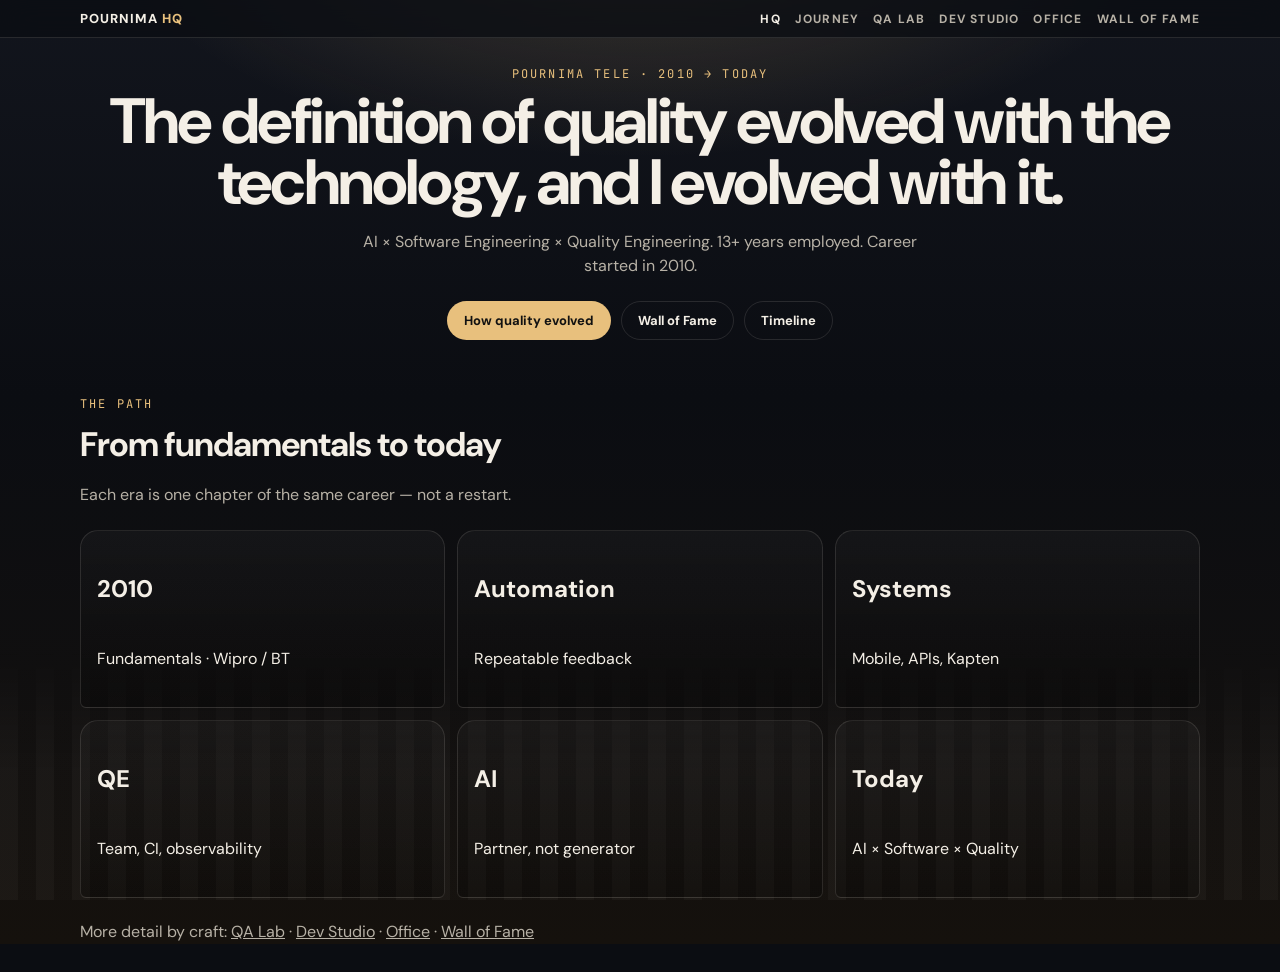
==== index.html @ 49f5e574 "Add a cursor spotlight like a desk lamp over the HQ pages. Desktop gets a trailing gold wash and a l" ====
<!DOCTYPE html>
<html lang="en">
<head>
  <meta charset="UTF-8" />
  <meta name="viewport" content="width=device-width, initial-scale=1" />
  <title>Pournima HQ | How quality evolved</title>
  <meta name="description" content="Pournima Tele — from 2010 fundamentals to AI × software × quality engineering. The definition of quality evolved with the technology, and I evolved with it." />
  <link rel="preconnect" href="https://fonts.googleapis.com" />
  <link href="https://fonts.googleapis.com/css2?family=DM+Sans:wght@400;500;700;800&family=JetBrains+Mono:wght@500;700&display=swap" rel="stylesheet" />
  <link rel="stylesheet" href="./styles.css" />
</head>
<body data-room="lobby" data-root="./">
  <div class="mouse-spot" aria-hidden="true"></div>
  <a class="skip" href="#main">Skip to content</a>
  <div class="floor">
    <header class="nav">
      <div class="wrap hud-inner">
        <a class="brand" href="./index.html">Pournima <span>HQ</span></a>
        <nav class="nav-links" aria-label="Site">
          <a class="active" href="./index.html">HQ</a>
          <a href="./journey.html">Journey</a>
          <a href="./qa-lab.html">QA Lab</a>
          <a href="./dev-studio.html">Dev Studio</a>
          <a href="./office.html">Office</a>
          <a href="./fame.html">Wall of Fame</a>
        </nav>
      </div>
    </header>
    <main id="main" class="wrap lobby-main" tabindex="-1">
      <div class="intro">
        <p class="kicker">Pournima Tele · 2010 → today</p>
        <h1>The definition of quality evolved with the technology, and I evolved with it.</h1>
        <p class="lede">AI × Software Engineering × Quality Engineering. 13+ years employed. Career started in 2010.</p>
        <div class="cta">
          <a class="btn btn-primary" href="./journey.html">How quality evolved</a>
          <a class="btn btn-ghost" href="./fame.html">Wall of Fame</a>
          <a class="btn btn-ghost" href="./work.html">Timeline</a>
        </div>
      </div>
      <p class="kicker" style="margin-top:36px">The path</p>
      <h2 class="section-title">From fundamentals to today</h2>
      <p class="section-sub">Each era is one chapter of the same career — not a restart.</p>
      <div class="era-doors">
        <a class="door me" href="./journey.html#foundations"><h2>2010</h2><p>Fundamentals · Wipro / BT</p></a>
        <a class="door" href="./journey.html#automation"><h2>Automation</h2><p>Repeatable feedback</p></a>
        <a class="door qa" href="./journey.html#systems"><h2>Systems</h2><p>Mobile, APIs, Kapten</p></a>
        <a class="door qa" href="./journey.html#qe"><h2>QE</h2><p>Team, CI, observability</p></a>
        <a class="door dev" href="./journey.html#ai"><h2>AI</h2><p>Partner, not generator</p></a>
        <a class="door me" href="./journey.html#today"><h2>Today</h2><p>AI × Software × Quality</p></a>
      </div>
      <p class="section-sub" style="margin: 8px 0 28px">More detail by craft: <a href="./qa-lab.html">QA Lab</a> · <a href="./dev-studio.html">Dev Studio</a> · <a href="./office.html">Office</a> · <a href="./fame.html">Wall of Fame</a></p>
    </main>
  </div>
  <script src="./js/hq.js?v=spot"></script>
</body>
</html>
---- styles.css ----
:root {
  --bg: #0b0d12;
  --ink: #f4efe6;
  --muted: #b7b1a6;
  --line: rgba(244, 239, 230, 0.12);
  --gold: #e8c07d;
  --lab: #7fd3c2;
  --dev: #9aa7ff;
  --me: #f0b27a;
  --fame: #e8c07d;
  --panel: rgba(18, 21, 29, 0.88);
  --max: 1120px;
}
* { box-sizing: border-box; }
html { scroll-behavior: smooth; }
@view-transition { navigation: auto; }
:focus-visible {
  outline: 2px solid var(--tone);
  outline-offset: 3px;
}
.skip {
  position: absolute;
  left: 12px;
  top: -48px;
  z-index: 60;
  background: var(--tone);
  color: #111;
  font-weight: 700;
  text-decoration: none;
  padding: 8px 12px;
  border-radius: 8px;
}
.skip:focus {
  top: 12px;
}
body {
  margin: 0;
  min-height: 100vh;
  color: var(--ink);
  font-family: "DM Sans", ui-sans-serif, system-ui, sans-serif;
  background: #0b0d12;
}
body[data-room="lobby"] { --tone: var(--gold); }
body[data-room="journey"] { --tone: var(--gold); }
body[data-room="lab"] { --tone: var(--lab); }
body[data-room="dev"] { --tone: var(--dev); }
body[data-room="office"] { --tone: var(--me); }
body[data-room="fame"] { --tone: var(--fame); }
.floor {
  min-height: 100vh;
  background:
    radial-gradient(900px 420px at 50% -10%, color-mix(in srgb, var(--tone) 22%, transparent), transparent 60%),
    linear-gradient(180deg, #12151d 0%, #0b0d12 42%, #15110d 100%);
}
.floor::before {
  content: "";
  position: fixed;
  inset: auto 0 0;
  height: 28vh;
  background: repeating-linear-gradient(
    90deg,
    rgba(244,239,230,0.04) 0 18px,
    rgba(244,239,230,0.01) 18px 36px
  );
  mask-image: linear-gradient(transparent, black 50%);
  pointer-events: none;
}
a { color: inherit; }
img { max-width: 100%; display: block; }
.wrap { width: min(var(--max), calc(100% - 36px)); margin: 0 auto; position: relative; z-index: 1; }
.nav {
  position: sticky;
  top: 0;
  z-index: 40;
  backdrop-filter: blur(14px);
  background: rgba(11, 13, 18, 0.78);
  border-bottom: 1px solid var(--line);
}
.nav-inner, .hud-inner {
  display: flex;
  align-items: center;
  justify-content: space-between;
  gap: 12px;
  padding: 10px 0;
  flex-wrap: wrap;
}
.hud-status {
  display: flex;
  flex-wrap: wrap;
  gap: 6px;
  margin: 0;
  font-family: "JetBrains Mono", ui-monospace, monospace;
  font-size: 10px;
  letter-spacing: 0.12em;
  text-transform: uppercase;
  color: var(--muted);
}
.hud-status span {
  border: 1px solid var(--line);
  padding: 3px 7px;
  border-radius: 999px;
}
.hud-status .on {
  color: #9ae6b4;
  border-color: rgba(154, 230, 180, 0.35);
}
.hud-toggle {
  background: transparent;
  color: var(--muted);
  border: 1px solid var(--line);
  border-radius: 999px;
  padding: 6px 10px;
  font: 700 11px/1 "DM Sans", ui-sans-serif, system-ui, sans-serif;
  letter-spacing: 0.08em;
  text-transform: uppercase;
  cursor: pointer;
}
.hud-toggle[aria-pressed="true"] {
  color: var(--ink);
  border-color: var(--tone);
}
.era-nav {
  display: flex;
  flex-wrap: wrap;
  gap: 8px 14px;
  margin: 18px 0 0;
  font-size: 12px;
  font-weight: 700;
  letter-spacing: 0.1em;
  text-transform: uppercase;
}
.era-nav a { color: var(--muted); text-decoration: none; }
.era-nav a:hover, .era-nav a:focus-visible { color: var(--ink); }
.panel p + p { margin-top: 10px; }
.brand {
  text-decoration: none;
  font-weight: 800;
  letter-spacing: 0.08em;
  text-transform: uppercase;
  font-size: 13px;
}
.brand span { color: var(--tone); }
.nav-links {
  display: flex;
  flex-wrap: wrap;
  gap: 14px;
  font-size: 12px;
  font-weight: 700;
  letter-spacing: 0.1em;
  text-transform: uppercase;
}
.nav-links a { text-decoration: none; color: var(--muted); }
.nav-links a:hover, .nav-links a.active { color: var(--ink); }
.btn {
  display: inline-flex;
  align-items: center;
  justify-content: center;
  border-radius: 999px;
  padding: 10px 16px;
  text-decoration: none;
  font-weight: 700;
  font-size: 13px;
  border: 1px solid transparent;
}
.btn-primary { background: var(--tone); color: #111; }
.btn-ghost { border-color: var(--line); }
.lobby-main { position: relative; z-index: 1; }
.intro { padding: 28px 0 12px; text-align: center; }
.lobby-note { text-align: center; margin: 8px 0 40px; }
.world-shell { min-height: 100vh; }
#world-stage {
  position: relative;
  height: calc(100vh - 58px);
  min-height: 540px;
  background: #0b0d12;
}
body.world-on {
  overflow: hidden;
}
body.world-on #world-stage {
  position: fixed;
  inset: 52px 0 0;
  height: auto;
  min-height: 0;
  z-index: 1;
}
body.world-on .intro {
  position: fixed;
  left: 0;
  right: 0;
  top: 52px;
  z-index: 6;
  padding: 10px 0 14px;
  pointer-events: none;
  background: linear-gradient(180deg, rgba(20, 24, 33, 0.78) 0%, rgba(20, 24, 33, 0.12) 100%);
}
body.world-on .intro h1 {
  font-size: clamp(20px, 2.8vw, 32px);
}
body.world-on .intro .lede {
  margin-top: 6px;
  font-size: 14px;
  max-width: 640px;
}
body.world-on .intro .cta,
body.world-on .intro .keys {
  pointer-events: auto;
}
body.world-walk .intro {
  display: none;
}
.era-doors {
  display: grid;
  grid-template-columns: repeat(3, 1fr);
  gap: 12px;
  margin: 22px 0;
}
.era-doors .door { min-height: 148px; }
.path-fallback { padding: 28px 0 64px; }
@media (max-width: 860px) {
  .era-doors { grid-template-columns: 1fr; }
}
#hq-canvas {
  display: block;
  width: 100%;
  height: 100%;
}
.world-labels {
  position: absolute;
  inset: 0;
  pointer-events: none;
  z-index: 4;
}
.world-labels button {
  pointer-events: auto;
  position: absolute;
  transform: translate(-50%, -120%);
  background: rgba(11, 13, 18, 0.82);
  color: var(--ink);
  border: 1px solid var(--line);
  border-radius: 999px;
  padding: 8px 12px;
  font: 700 12px/1 "DM Sans", ui-sans-serif, system-ui, sans-serif;
  letter-spacing: 0.08em;
  text-transform: uppercase;
  cursor: pointer;
}
body.world-on .floor {
  background: #0b0d12;
}
body.world-on .floor::before {
  display: none;
}
button.btn {
  font: 700 13px/1 "DM Sans", ui-sans-serif, system-ui, sans-serif;
  cursor: pointer;
  background: transparent;
  color: inherit;
}
.kicker {
  margin: 0 0 10px;
  font-family: "JetBrains Mono", ui-monospace, monospace;
  font-size: 12px;
  letter-spacing: 0.18em;
  text-transform: uppercase;
  color: var(--tone);
}
h1 { margin: 0; font-size: clamp(36px, 6vw, 64px); letter-spacing: -0.04em; line-height: 0.95; }
.lede { max-width: 560px; margin: 16px auto 0; color: var(--muted); line-height: 1.55; }
.building {
  margin: 40px auto 0;
  padding: 28px 22px 22px;
  border: 1px solid var(--line);
  border-radius: 28px 28px 8px 8px;
  background:
    linear-gradient(180deg, rgba(244,239,230,0.05), transparent 40%),
    var(--panel);
  box-shadow: 0 30px 80px rgba(0,0,0,.35);
  transition: transform .12s ease-out;
  perspective: 1400px;
}
.roof {
  font-size: 12px;
  letter-spacing: 0.28em;
  text-transform: uppercase;
  color: var(--gold);
  margin-bottom: 18px;
}
.doors {
  display: grid;
  grid-template-columns: repeat(3, 1fr);
  gap: 14px;
  transform: rotateX(6deg);
  transform-style: preserve-3d;
}
.door {
  min-height: 280px;
  border-radius: 18px 18px 6px 6px;
  border: 1px solid var(--line);
  text-decoration: none;
  padding: 22px 16px;
  display: flex;
  flex-direction: column;
  justify-content: flex-end;
  gap: 8px;
  background: linear-gradient(180deg, rgba(255,255,255,0.03), rgba(0,0,0,0.25));
  transition: transform .2s ease, box-shadow .2s ease, border-color .2s ease;
}
.door:hover, .door:focus-visible {
  transform: translateY(-6px);
  border-color: color-mix(in srgb, var(--door, var(--gold)) 55%, white);
  box-shadow: 0 16px 40px color-mix(in srgb, var(--door, var(--gold)) 18%, transparent);
}
.door.qa { --door: var(--lab); }
.door.dev { --door: var(--dev); }
.door.me { --door: var(--me); }
.door .icon {
  width: 12px;
  height: 12px;
  border-radius: 50%;
  background: color-mix(in srgb, var(--door, var(--gold)) 85%, white);
  box-shadow: 0 0 16px color-mix(in srgb, var(--door, var(--gold)) 40%, transparent);
  margin-bottom: auto;
}
.mouse-spot {
  position: fixed;
  inset: 0;
  pointer-events: none;
  z-index: 8;
  transition: background 0.3s ease, opacity 0.3s ease;
}
@media (max-width: 860px) {
  .mouse-spot,
  .door::after,
  .card::after,
  .frame::after {
    display: none;
  }
}
html[data-motion="reduce"] .mouse-spot,
html[data-motion="reduce"] .door::after,
html[data-motion="reduce"] .card::after,
html[data-motion="reduce"] .frame::after {
  display: none;
}
.door, .card, .frame {
  position: relative;
  overflow: hidden;
  isolation: isolate;
}
.door > *, .card > *, .frame > * { position: relative; z-index: 1; }
.door::after, .card::after, .frame::after {
  content: "";
  position: absolute;
  inset: 0;
  pointer-events: none;
  opacity: 0;
  z-index: 0;
  background: radial-gradient(
    220px circle at var(--lx, 50%) var(--ly, 50%),
    color-mix(in srgb, var(--door, var(--tone)) 32%, transparent),
    transparent 72%
  );
  transition: opacity 0.25s ease;
}
.door:hover::after, .card:hover::after, .frame:hover::after,
.door:focus-visible::after, .card:focus-visible::after, .frame:focus-visible::after {
  opacity: 1;
}
.fame-link {
  display: inline-block;
  margin-top: 22px;
  color: var(--gold);
  font-weight: 800;
  letter-spacing: 0.08em;
  text-transform: uppercase;
  text-decoration: none;
  font-size: 13px;
}
.room { padding: 36px 0 90px; }
.section-title { margin: 0 0 8px; font-size: 34px; letter-spacing: -0.03em; }
.section-sub { color: var(--muted); max-width: 680px; line-height: 1.55; }
.grid, .grid-2, .grid-3, .stations {
  display: grid;
  gap: 12px;
}
.grid-2 { grid-template-columns: 1fr 1fr; }
.grid-3 { grid-template-columns: repeat(3, 1fr); }
.stations { grid-template-columns: repeat(3, 1fr); margin-top: 22px; }
.card, .panel {
  background: var(--panel);
  border: 1px solid var(--line);
  border-radius: 16px;
  padding: 16px;
}
.card { text-decoration: none; display: block; min-height: 100%; }
.card:hover, .card:focus-visible { border-color: color-mix(in srgb, var(--tone) 50%, white); }
.card h3, .panel h3 { margin: 0 0 8px; font-size: 16px; }
.panel h2 { margin: 0 0 10px; font-size: 22px; letter-spacing: -0.03em; }
.panel h3 { margin-top: 16px; }
.card p, .panel p { margin: 0; color: var(--muted); font-size: 14px; line-height: 1.5; }
.system {
  font-family: "JetBrains Mono", ui-monospace, monospace;
  font-size: 12px;
  line-height: 1.7;
  padding: 18px;
  border-radius: 16px;
  border: 1px solid var(--line);
  background: #10141c;
  overflow-x: auto;
}
.system b { color: var(--tone); }
.terminal {
  font-family: "JetBrains Mono", ui-monospace, monospace;
  font-size: 13px;
  background: #0a0c12;
  border: 1px solid rgba(154, 167, 255, 0.3);
  border-radius: 16px;
  padding: 18px 18px 16px;
  text-align: left;
  box-shadow: 0 0 40px rgba(154,167,255,.12);
}
.terminal .bar { color: #6b7280; margin-bottom: 12px; }
.prompt { color: var(--dev); }
.ai { color: var(--lab); }
.ok { color: #86efac; }
.wall {
  display: grid;
  grid-template-columns: repeat(3, 1fr);
  gap: 16px;
  margin-top: 28px;
}
.frame {
  text-decoration: none;
  background: #16130f;
  border: 10px solid #2a241c;
  box-shadow: inset 0 0 0 1px #c4a574, 0 18px 40px rgba(0,0,0,.4);
  min-height: 220px;
  padding: 18px;
  display: flex;
  flex-direction: column;
  justify-content: flex-end;
  transition: transform .2s ease, box-shadow .2s ease, filter .2s ease;
  filter: brightness(0.78);
}
.frame:hover, .frame:focus-visible {
  transform: translateY(-8px) scale(1.02);
  filter: brightness(1.08);
  box-shadow: inset 0 0 0 1px #e8c07d, 0 0 30px rgba(232,192,125,.2);
}
.frame img {
  height: 92px;
  object-fit: cover;
  object-position: top;
  margin: -6px -6px 12px;
  opacity: .9;
}
.frame h3 { margin: 0 0 6px; }
.timeline {
  border-left: 2px solid color-mix(in srgb, var(--me) 50%, transparent);
  margin: 24px 0 0 8px;
  padding-left: 22px;
}
.year { color: var(--me); font-weight: 800; margin: 0 0 6px; }
.step { margin: 0 0 18px; }
.certs { display: flex; flex-wrap: wrap; gap: 8px; }
.cert {
  border: 1px solid var(--line);
  padding: 8px 10px;
  border-radius: 8px;
  background: rgba(240,178,122,.08);
}
.book-row { display: flex; gap: 16px; align-items: center; }
.book-row img { width: 90px; border-radius: 6px; }
.guide {
  position: fixed;
  left: 16px;
  bottom: 16px;
  z-index: 30;
  display: flex;
  gap: 10px;
  align-items: flex-end;
  max-width: min(360px, calc(100% - 32px));
}
body[data-room="lobby"] .guide {
  left: auto;
  right: 16px;
}
.guide[hidden] { display: none; }
.guide-close {
  align-self: flex-start;
  background: transparent;
  border: 1px solid var(--line);
  color: var(--muted);
  border-radius: 8px;
  width: 28px;
  height: 28px;
  cursor: pointer;
}
.bot {
  width: 46px;
  height: 46px;
  border-radius: 50%;
  display: grid;
  place-items: center;
  background: #1b1f2a;
  border: 1px solid var(--tone);
  box-shadow: 0 0 18px color-mix(in srgb, var(--tone) 35%, transparent);
  animation: bob 3s ease-in-out infinite;
}
.bubble {
  background: #1b1f2a;
  border: 1px solid var(--line);
  border-radius: 14px 14px 14px 4px;
  padding: 10px 12px;
  font-size: 13px;
  color: var(--ink);
  line-height: 1.4;
}
@keyframes bob {
  0%, 100% { transform: translateY(0); }
  50% { transform: translateY(-6px); }
}
.cta { display: flex; flex-wrap: wrap; gap: 10px; justify-content: center; margin: 22px 0 8px; }
.desk {
  display: grid;
  grid-template-columns: 1fr 1fr auto;
  gap: 14px;
  align-items: stretch;
  margin: 22px 0;
}
.hotspot {
  appearance: none;
  -webkit-appearance: none;
  color: inherit;
  text-align: left;
  cursor: pointer;
  font: inherit;
}
.hotspot .hint {
  display: block;
  margin-top: 12px;
  font-size: 10px;
  letter-spacing: 0.14em;
  text-transform: uppercase;
  color: var(--muted);
}
.hotspot[aria-expanded="true"] {
  border-color: color-mix(in srgb, var(--lab) 55%, white);
  box-shadow: 0 0 24px rgba(127, 211, 194, 0.18);
}
.flow {
  margin: 0;
  padding: 0;
  list-style: none;
}
.flow li {
  position: relative;
  padding: 2px 0 2px 12px;
  color: var(--muted);
  border-left: 1px solid #2a353c;
}
.flow li.is-on,
.flow.static li {
  color: var(--ink);
  border-left-color: var(--lab);
}
.env { margin: 0 0 6px; }
.dot {
  display: inline-block;
  width: 7px;
  height: 7px;
  border-radius: 50%;
  background: #4ade80;
  margin-right: 6px;
  box-shadow: 0 0 8px #4ade80;
}
.phone .notch {
  display: block;
  width: 36px;
  height: 5px;
  border-radius: 999px;
  background: #333;
  margin: 0 auto 10px;
}
.inspect {
  background: var(--panel);
  border: 1px solid color-mix(in srgb, var(--lab) 40%, var(--line));
  border-radius: 16px;
  padding: 18px;
  margin: 0 0 22px;
}
.inspect[hidden],
.inspect article[hidden] { display: none; }
.inspect-bar {
  display: flex;
  justify-content: space-between;
  align-items: center;
  gap: 12px;
  margin-bottom: 12px;
}
.inspect-bar h2 { margin: 0; font-size: 18px; }
.inspect p { color: var(--muted); line-height: 1.55; margin: 0 0 12px; }
.inspect .terminal { margin: 0 0 14px; }
.inspect-links { display: flex; flex-wrap: wrap; gap: 8px; }
.screen {
  background: #0a1014;
  border: 8px solid #1c242c;
  border-radius: 10px;
  padding: 14px;
  font-family: "JetBrains Mono", ui-monospace, monospace;
  font-size: 12px;
  line-height: 1.55;
  min-height: 240px;
  box-shadow: 0 12px 30px rgba(0,0,0,.35), inset 0 0 40px rgba(127,211,194,.06);
}
.screen h3 { margin: 0 0 10px; font-size: 13px; letter-spacing: 0.08em; color: var(--lab); }
.run { color: #86efac; }
.run::before {
  content: "";
  display: inline-block;
  width: 7px; height: 7px;
  border-radius: 50%;
  background: #4ade80;
  margin-right: 6px;
  animation: blink 1.2s infinite;
}
@keyframes blink { 50% { opacity: .3; } }
.phone {
  width: 120px;
  border: 8px solid #222;
  border-radius: 22px;
  background: #111;
  padding: 18px 10px;
  text-align: center;
  font-size: 12px;
  box-shadow: 0 16px 30px rgba(0,0,0,.4);
}
.phone b { display: block; margin: 10px 0 6px; }
.quote {
  margin: 22px 0;
  padding: 18px 22px;
  border-left: 3px solid var(--dev);
  background: rgba(154,167,255,.08);
  font-size: 18px;
  font-style: italic;
}
.tags { display: flex; flex-wrap: wrap; gap: 6px; margin: 12px 0; }
.tag {
  font-size: 11px;
  color: #c7d2fe;
  background: rgba(154,167,255,.12);
  border-radius: 999px;
  padding: 3px 8px;
}
.case h2 { font-size: 36px; margin: 8px 0 12px; }
.case ul { color: var(--muted); line-height: 1.7; }
.job {
  display: grid;
  grid-template-columns: 180px 1fr;
  gap: 16px;
  padding: 16px 0;
  border-top: 1px solid var(--line);
}
.job .when { color: var(--muted); font-size: 13px; }
.job h3 { margin: 0 0 4px; font-size: 16px; }
.job p { margin: 0; color: var(--muted); font-size: 14px; }
.aircall-head { display: flex; gap: 14px; align-items: center; margin-bottom: 8px; }
.aircall-head img {
  width: 48px; height: 48px; object-fit: contain;
  background: #fff; border-radius: 12px; padding: 6px;
}
.aircall-head h3 { margin: 0; }
.aircall-head p { margin: 4px 0 0; color: var(--muted); font-size: 13px; }
@media (max-width: 860px) {
  .doors, .stations, .wall, .grid-3 { grid-template-columns: 1fr; }
  .grid-2, .desk, .job { grid-template-columns: 1fr; }
  .door { min-height: 180px; }
  .phone { margin: 0 auto; }
  .hud-status { display: none; }
  .doors { transform: none; }
}
html[data-motion="reduce"] {
  scroll-behavior: auto;
}
html[data-motion="reduce"] .bot,
html[data-motion="reduce"] .run::before {
  animation: none;
}
html[data-motion="reduce"] .door:hover,
html[data-motion="reduce"] .door:focus-visible,
html[data-motion="reduce"] .frame:hover,
html[data-motion="reduce"] .frame:focus-visible,
html[data-motion="reduce"] .building,
html[data-motion="reduce"] .doors {
  transform: none;
}
html[data-motion="reduce"]::view-transition-old(root),
html[data-motion="reduce"]::view-transition-new(root) {
  animation: none;
}
@media (prefers-reduced-motion: reduce) {
  @view-transition { navigation: none; }
  html { scroll-behavior: auto; }
  .bot, .run::before { animation: none; }
  .door:hover, .door:focus-visible, .frame:hover, .frame:focus-visible, .building, .doors {
    transform: none;
  }
}
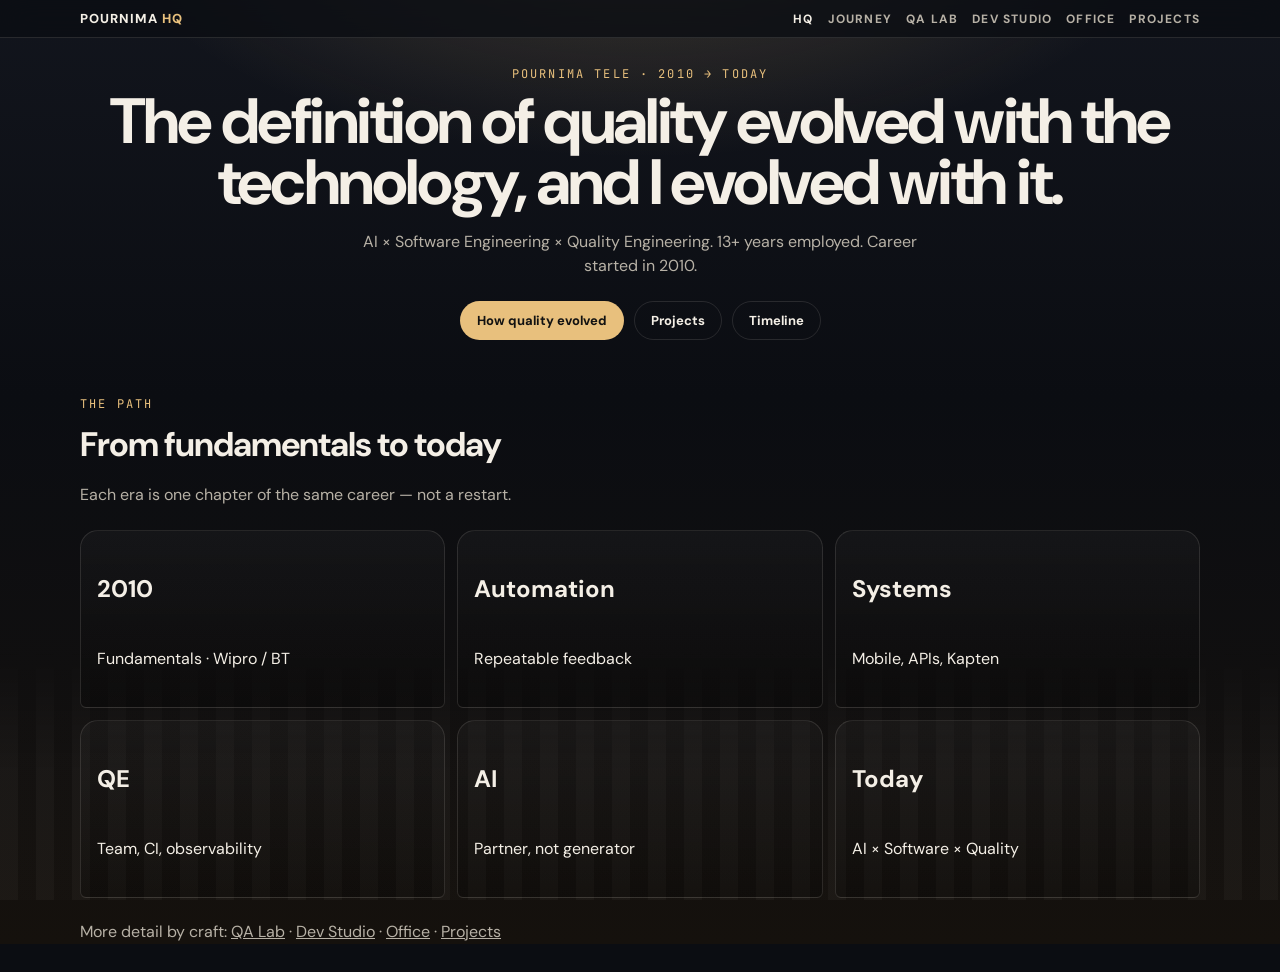
==== commit e3ce8aa5: "Put the cursor torch on every HQ page and rename Wall of Fame to Projects. The light follows the poi" ====
--- a/index.html
+++ b/index.html
@@ -22,7 +22,7 @@
           <a href="./qa-lab.html">QA Lab</a>
           <a href="./dev-studio.html">Dev Studio</a>
           <a href="./office.html">Office</a>
-          <a href="./fame.html">Wall of Fame</a>
+          <a href="./fame.html">Projects</a>
         </nav>
       </div>
     </header>
@@ -33,7 +33,7 @@
         <p class="lede">AI × Software Engineering × Quality Engineering. 13+ years employed. Career started in 2010.</p>
         <div class="cta">
           <a class="btn btn-primary" href="./journey.html">How quality evolved</a>
-          <a class="btn btn-ghost" href="./fame.html">Wall of Fame</a>
+          <a class="btn btn-ghost" href="./fame.html">Projects</a>
           <a class="btn btn-ghost" href="./work.html">Timeline</a>
         </div>
       </div>
@@ -48,7 +48,7 @@
         <a class="door dev" href="./journey.html#ai"><h2>AI</h2><p>Partner, not generator</p></a>
         <a class="door me" href="./journey.html#today"><h2>Today</h2><p>AI × Software × Quality</p></a>
       </div>
-      <p class="section-sub" style="margin: 8px 0 28px">More detail by craft: <a href="./qa-lab.html">QA Lab</a> · <a href="./dev-studio.html">Dev Studio</a> · <a href="./office.html">Office</a> · <a href="./fame.html">Wall of Fame</a></p>
+      <p class="section-sub" style="margin: 8px 0 28px">More detail by craft: <a href="./qa-lab.html">QA Lab</a> · <a href="./dev-studio.html">Dev Studio</a> · <a href="./office.html">Office</a> · <a href="./fame.html">Projects</a></p>
     </main>
   </div>
   <script src="./js/hq.js?v=spot"></script>
--- a/styles.css
+++ b/styles.css
@@ -333,23 +333,27 @@
   .mouse-spot,
   .door::after,
   .card::after,
-  .frame::after {
+  .frame::after,
+  .panel::after,
+  .hotspot::after {
     display: none;
   }
 }
 html[data-motion="reduce"] .mouse-spot,
 html[data-motion="reduce"] .door::after,
 html[data-motion="reduce"] .card::after,
-html[data-motion="reduce"] .frame::after {
+html[data-motion="reduce"] .frame::after,
+html[data-motion="reduce"] .panel::after,
+html[data-motion="reduce"] .hotspot::after {
   display: none;
 }
-.door, .card, .frame {
+.door, .card, .frame, .panel, .hotspot {
   position: relative;
   overflow: hidden;
   isolation: isolate;
 }
-.door > *, .card > *, .frame > * { position: relative; z-index: 1; }
-.door::after, .card::after, .frame::after {
+.door > *, .card > *, .frame > *, .panel > *, .hotspot > * { position: relative; z-index: 1; }
+.door::after, .card::after, .frame::after, .panel::after, .hotspot::after {
   content: "";
   position: absolute;
   inset: 0;
@@ -363,8 +367,8 @@
   );
   transition: opacity 0.25s ease;
 }
-.door:hover::after, .card:hover::after, .frame:hover::after,
-.door:focus-visible::after, .card:focus-visible::after, .frame:focus-visible::after {
+.door:hover::after, .card:hover::after, .frame:hover::after, .panel:hover::after, .hotspot:hover::after,
+.door:focus-visible::after, .card:focus-visible::after, .frame:focus-visible::after, .panel:focus-visible::after, .hotspot:focus-visible::after {
   opacity: 1;
 }
 .fame-link {
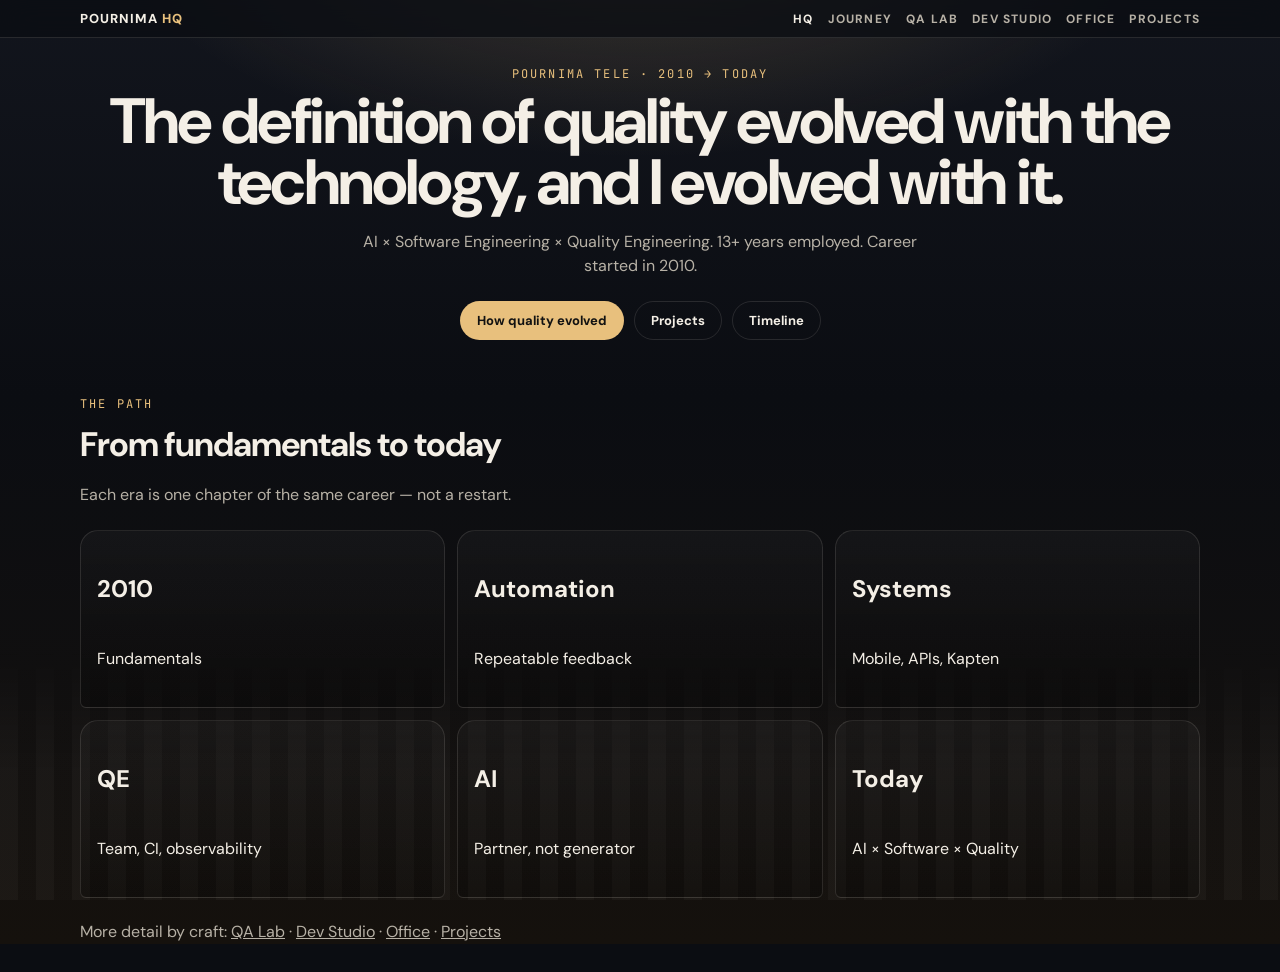
==== commit b2f837ce: "Drop employer names from the 2010 landing card. The box should read as the era, not a company list. " ====
--- a/index.html
+++ b/index.html
@@ -41,7 +41,7 @@
       <h2 class="section-title">From fundamentals to today</h2>
       <p class="section-sub">Each era is one chapter of the same career — not a restart.</p>
       <div class="era-doors">
-        <a class="door me" href="./journey.html#foundations"><h2>2010</h2><p>Fundamentals · Wipro / BT</p></a>
+        <a class="door me" href="./journey.html#foundations"><h2>2010</h2><p>Fundamentals</p></a>
         <a class="door" href="./journey.html#automation"><h2>Automation</h2><p>Repeatable feedback</p></a>
         <a class="door qa" href="./journey.html#systems"><h2>Systems</h2><p>Mobile, APIs, Kapten</p></a>
         <a class="door qa" href="./journey.html#qe"><h2>QE</h2><p>Team, CI, observability</p></a>
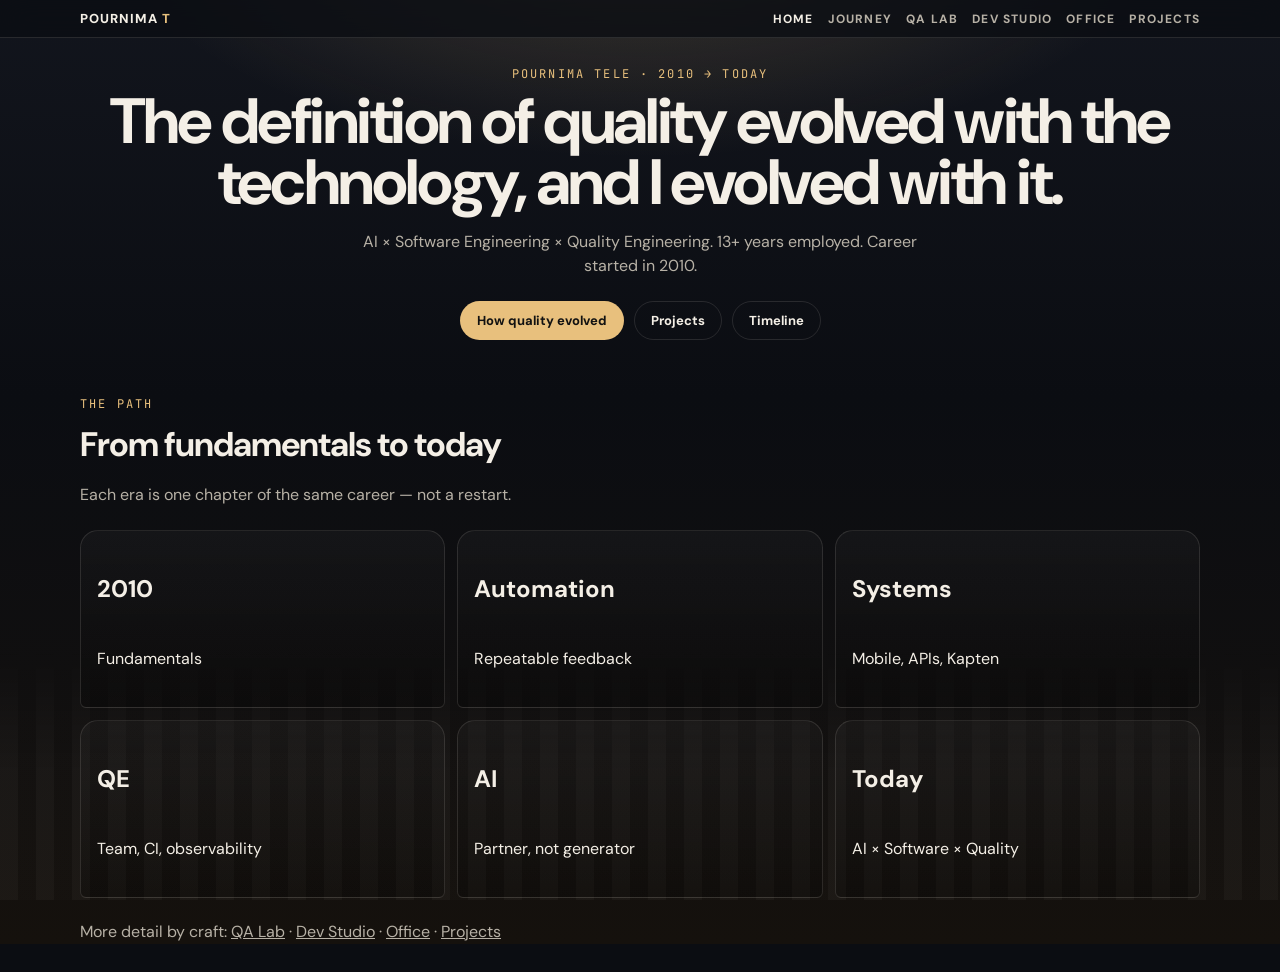
==== commit dc811162: "Rename the site brand from Pournima HQ to Pournima T. HQ was the rooms metaphor; the visible name no" ====
--- a/index.html
+++ b/index.html
@@ -3,7 +3,7 @@
 <head>
   <meta charset="UTF-8" />
   <meta name="viewport" content="width=device-width, initial-scale=1" />
-  <title>Pournima HQ | How quality evolved</title>
+  <title>Pournima T | How quality evolved</title>
   <meta name="description" content="Pournima Tele — from 2010 fundamentals to AI × software × quality engineering. The definition of quality evolved with the technology, and I evolved with it." />
   <link rel="preconnect" href="https://fonts.googleapis.com" />
   <link href="https://fonts.googleapis.com/css2?family=DM+Sans:wght@400;500;700;800&family=JetBrains+Mono:wght@500;700&display=swap" rel="stylesheet" />
@@ -15,9 +15,9 @@
   <div class="floor">
     <header class="nav">
       <div class="wrap hud-inner">
-        <a class="brand" href="./index.html">Pournima <span>HQ</span></a>
+        <a class="brand" href="./index.html">Pournima <span>T</span></a>
         <nav class="nav-links" aria-label="Site">
-          <a class="active" href="./index.html">HQ</a>
+          <a class="active" href="./index.html">Home</a>
           <a href="./journey.html">Journey</a>
           <a href="./qa-lab.html">QA Lab</a>
           <a href="./dev-studio.html">Dev Studio</a>
@@ -51,6 +51,6 @@
       <p class="section-sub" style="margin: 8px 0 28px">More detail by craft: <a href="./qa-lab.html">QA Lab</a> · <a href="./dev-studio.html">Dev Studio</a> · <a href="./office.html">Office</a> · <a href="./fame.html">Projects</a></p>
     </main>
   </div>
-  <script src="./js/hq.js?v=spot"></script>
+  <script src="./js/hq.js?v=noguide"></script>
 </body>
 </html>
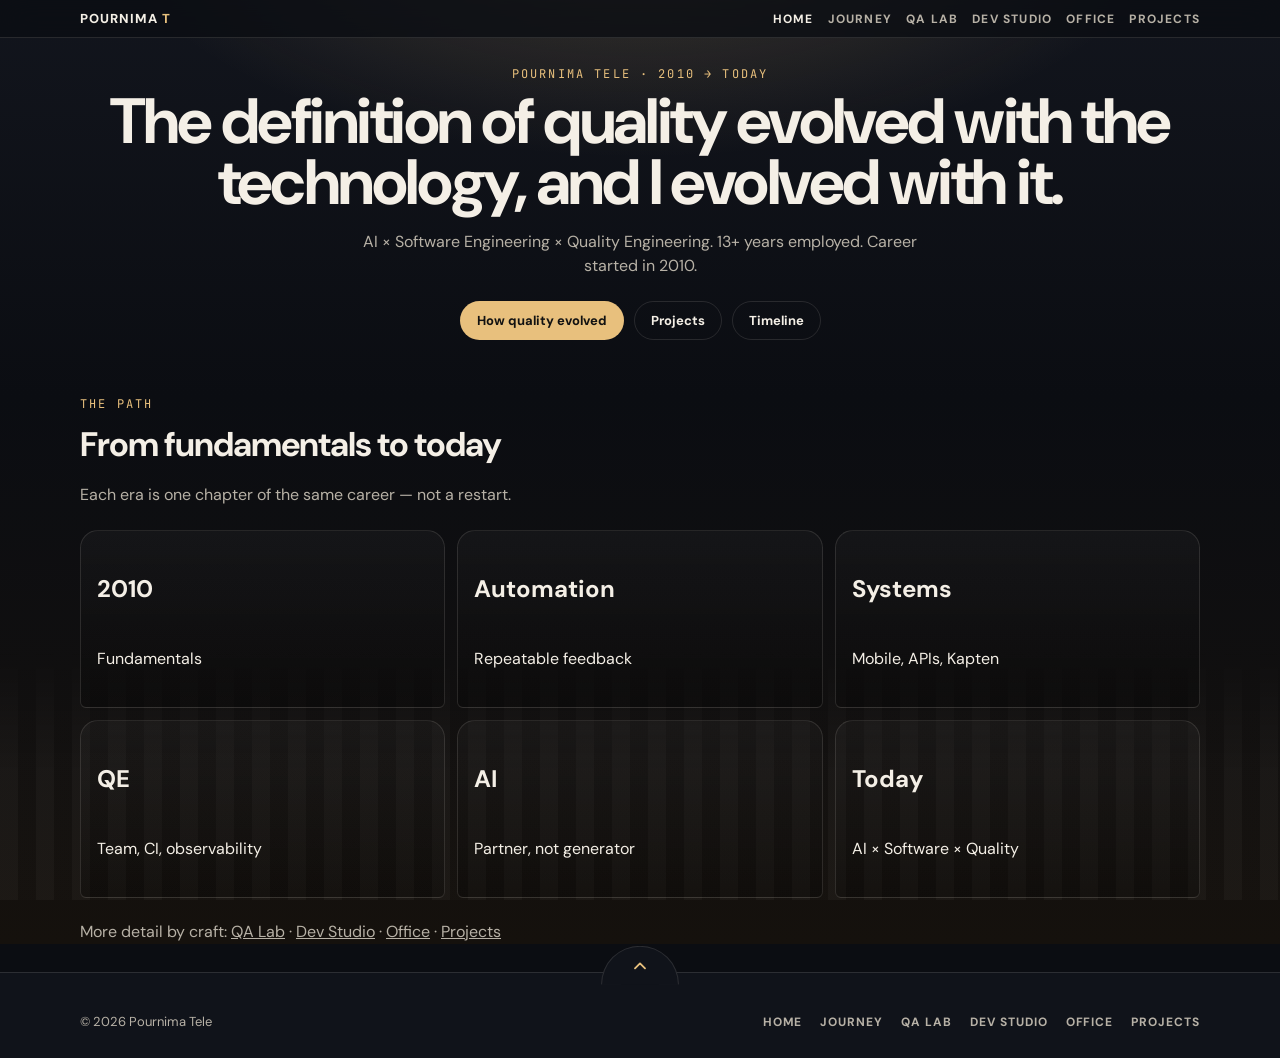
==== commit 20ace416: "Add a back-to-top footer on every Pournima T page. The raised arrow, copyright, and section links si" ====
--- a/index.html
+++ b/index.html
@@ -9,7 +9,7 @@
   <link href="https://fonts.googleapis.com/css2?family=DM+Sans:wght@400;500;700;800&family=JetBrains+Mono:wght@500;700&display=swap" rel="stylesheet" />
   <link rel="stylesheet" href="./styles.css" />
 </head>
-<body data-room="lobby" data-root="./">
+<body id="top" data-room="lobby" data-root="./">
   <div class="mouse-spot" aria-hidden="true"></div>
   <a class="skip" href="#main">Skip to content</a>
   <div class="floor">
@@ -51,6 +51,20 @@
       <p class="section-sub" style="margin: 8px 0 28px">More detail by craft: <a href="./qa-lab.html">QA Lab</a> · <a href="./dev-studio.html">Dev Studio</a> · <a href="./office.html">Office</a> · <a href="./fame.html">Projects</a></p>
     </main>
   </div>
+  <footer class="site-foot">
+    <a class="to-top" href="#top" aria-label="Back to top"><svg viewBox="0 0 24 24" width="20" height="20" aria-hidden="true"><path d="M6 14l6-6 6 6" fill="none" stroke="currentColor" stroke-width="2.2" stroke-linecap="round" stroke-linejoin="round"/></svg></a>
+    <div class="foot-inner wrap">
+      <p>© 2026 Pournima Tele</p>
+      <nav aria-label="Footer">
+        <a href="./index.html">Home</a>
+        <a href="./journey.html">Journey</a>
+        <a href="./qa-lab.html">QA Lab</a>
+        <a href="./dev-studio.html">Dev Studio</a>
+        <a href="./office.html">Office</a>
+        <a href="./fame.html">Projects</a>
+      </nav>
+    </div>
+  </footer>
   <script src="./js/hq.js?v=noguide"></script>
 </body>
 </html>
--- a/styles.css
+++ b/styles.css
@@ -711,3 +711,53 @@
     transform: none;
   }
 }
+
+.site-foot {
+  position: relative;
+  z-index: 20;
+  margin-top: 28px;
+  background: #10131a;
+  color: var(--muted);
+  padding: 40px 0 28px;
+  border-top: 1px solid var(--line);
+}
+.to-top {
+  position: absolute;
+  left: 50%;
+  top: 0;
+  transform: translate(-50%, -70%);
+  width: 78px;
+  height: 39px;
+  border-radius: 78px 78px 0 0;
+  background: #10131a;
+  color: var(--gold);
+  display: grid;
+  place-items: end center;
+  padding-bottom: 8px;
+  text-decoration: none;
+  border: 1px solid var(--line);
+  border-bottom: 0;
+}
+.to-top:hover { color: var(--ink); }
+.foot-inner {
+  display: flex;
+  justify-content: space-between;
+  align-items: center;
+  flex-wrap: wrap;
+  gap: 12px 28px;
+}
+.site-foot p { margin: 0; font-size: 13px; }
+.site-foot nav { display: flex; flex-wrap: wrap; gap: 8px 18px; }
+.site-foot nav a {
+  color: var(--muted);
+  text-decoration: none;
+  font-size: 12px;
+  font-weight: 700;
+  letter-spacing: 0.08em;
+  text-transform: uppercase;
+}
+.site-foot nav a:hover { color: var(--ink); }
+@media (max-width: 720px) {
+  .foot-inner { justify-content: center; text-align: center; }
+  .site-foot nav { justify-content: center; }
+}
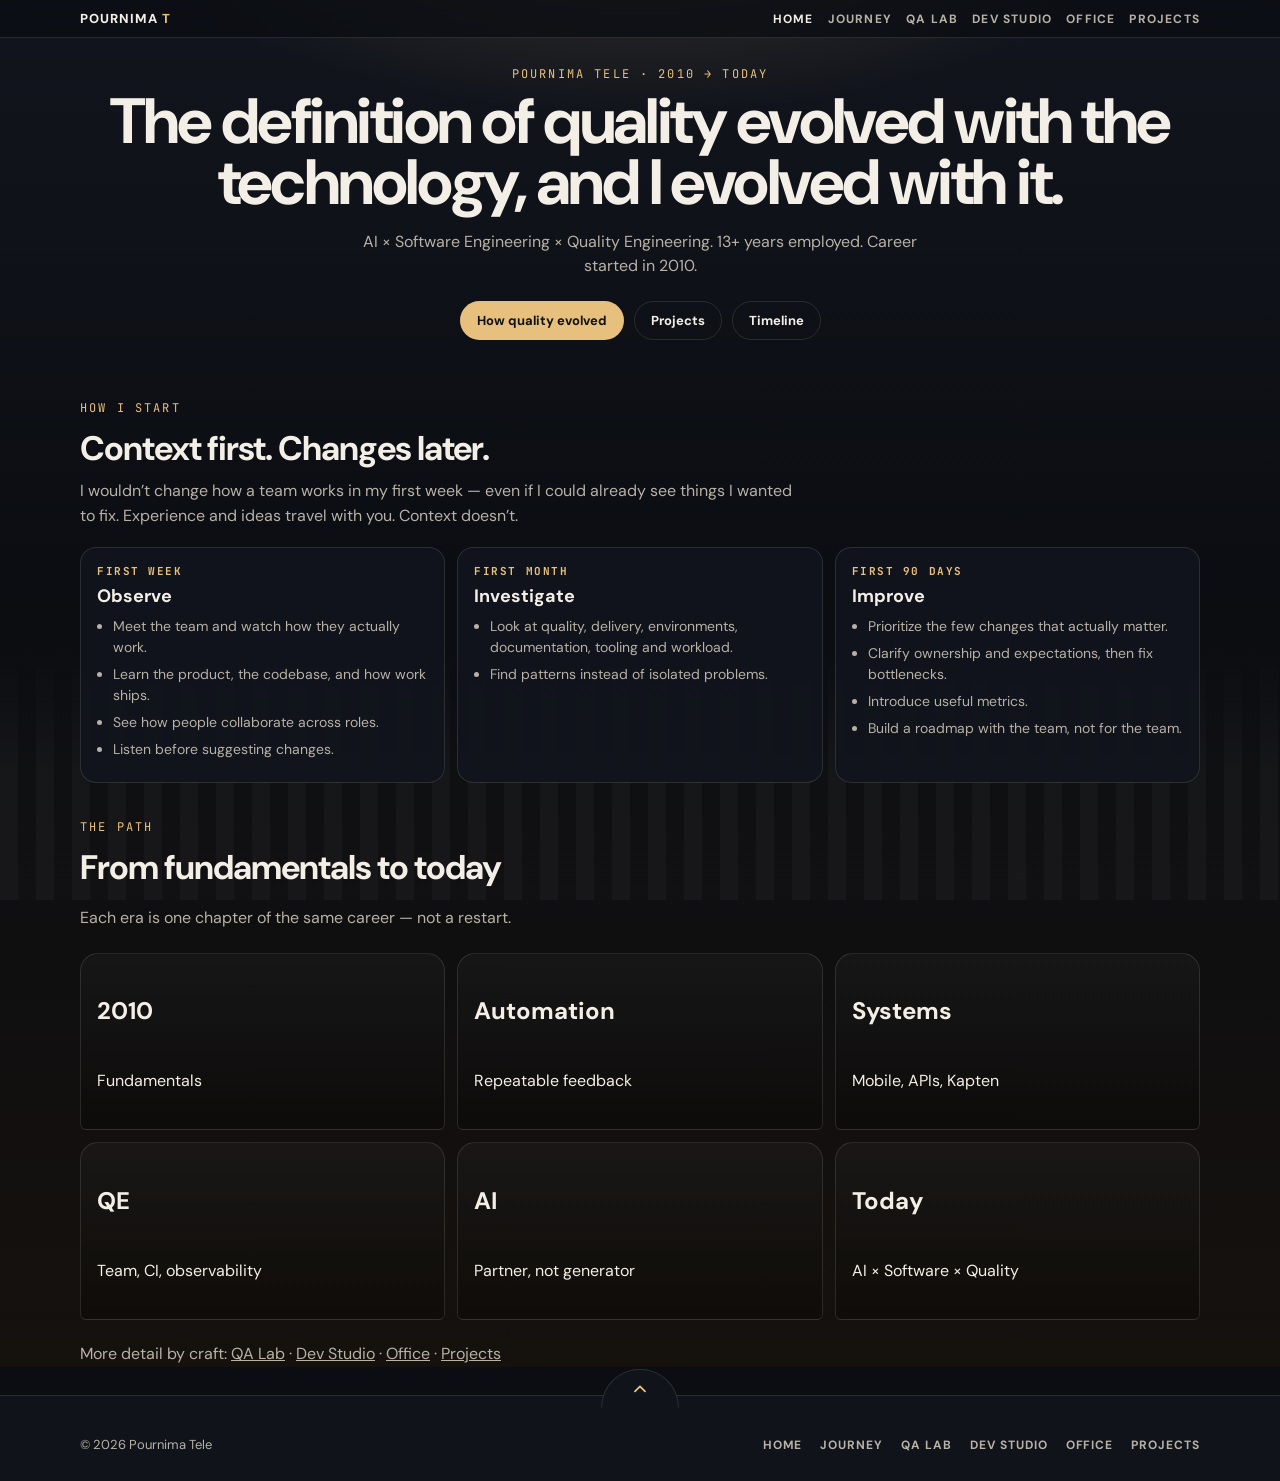
==== commit c431471d: "Add the first-90-days section to the Pournima T home. Same observe, investigate, and improve framing" ====
--- a/index.html
+++ b/index.html
@@ -37,6 +37,41 @@
           <a class="btn btn-ghost" href="./work.html">Timeline</a>
         </div>
       </div>
+      <section class="start" id="how-i-start">
+        <p class="kicker">How I start</p>
+        <h2 class="section-title">Context first. Changes later.</h2>
+        <p class="section-sub">I wouldn’t change how a team works in my first week — even if I could already see things I wanted to fix. Experience and ideas travel with you. Context doesn’t.</p>
+        <div class="start-steps">
+          <article class="start-step">
+            <p class="when">First week</p>
+            <h3>Observe</h3>
+            <ul>
+              <li>Meet the team and watch how they actually work.</li>
+              <li>Learn the product, the codebase, and how work ships.</li>
+              <li>See how people collaborate across roles.</li>
+              <li>Listen before suggesting changes.</li>
+            </ul>
+          </article>
+          <article class="start-step">
+            <p class="when">First month</p>
+            <h3>Investigate</h3>
+            <ul>
+              <li>Look at quality, delivery, environments, documentation, tooling and workload.</li>
+              <li>Find patterns instead of isolated problems.</li>
+            </ul>
+          </article>
+          <article class="start-step">
+            <p class="when">First 90 days</p>
+            <h3>Improve</h3>
+            <ul>
+              <li>Prioritize the few changes that actually matter.</li>
+              <li>Clarify ownership and expectations, then fix bottlenecks.</li>
+              <li>Introduce useful metrics.</li>
+              <li>Build a roadmap with the team, not for the team.</li>
+            </ul>
+          </article>
+        </div>
+      </section>
       <p class="kicker" style="margin-top:36px">The path</p>
       <h2 class="section-title">From fundamentals to today</h2>
       <p class="section-sub">Each era is one chapter of the same career — not a restart.</p>
--- a/styles.css
+++ b/styles.css
@@ -384,6 +384,37 @@
 .room { padding: 36px 0 90px; }
 .section-title { margin: 0 0 8px; font-size: 34px; letter-spacing: -0.03em; }
 .section-sub { color: var(--muted); max-width: 680px; line-height: 1.55; }
+.start { margin: 40px 0 8px; text-align: left; }
+.start .section-sub { margin: 0 0 18px; max-width: 720px; }
+.start-steps {
+  display: grid;
+  grid-template-columns: repeat(3, 1fr);
+  gap: 12px;
+}
+.start-step {
+  background: var(--panel);
+  border: 1px solid var(--line);
+  border-radius: 16px;
+  padding: 16px;
+}
+.start-step .when {
+  margin: 0 0 6px;
+  font-family: "JetBrains Mono", ui-monospace, monospace;
+  font-size: 11px;
+  font-weight: 700;
+  letter-spacing: 0.14em;
+  text-transform: uppercase;
+  color: var(--tone);
+}
+.start-step h3 { margin: 0 0 8px; font-size: 18px; }
+.start-step ul {
+  margin: 0;
+  padding-left: 16px;
+  color: var(--muted);
+  font-size: 14px;
+  line-height: 1.5;
+}
+.start-step li { margin: 6px 0; }
 .grid, .grid-2, .grid-3, .stations {
   display: grid;
   gap: 12px;
@@ -677,7 +708,7 @@
 .aircall-head h3 { margin: 0; }
 .aircall-head p { margin: 4px 0 0; color: var(--muted); font-size: 13px; }
 @media (max-width: 860px) {
-  .doors, .stations, .wall, .grid-3 { grid-template-columns: 1fr; }
+  .doors, .stations, .wall, .grid-3, .start-steps { grid-template-columns: 1fr; }
   .grid-2, .desk, .job { grid-template-columns: 1fr; }
   .door { min-height: 180px; }
   .phone { margin: 0 auto; }
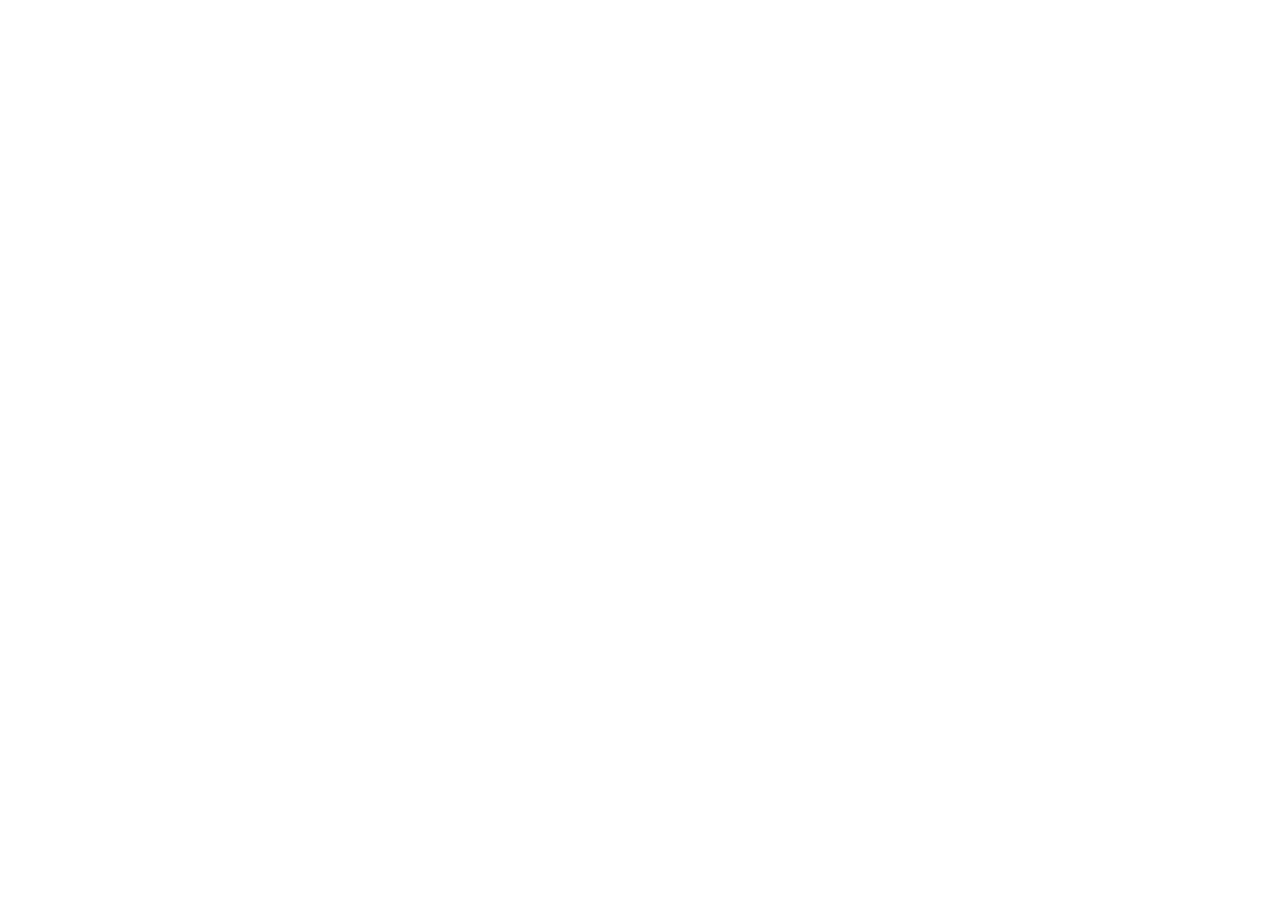
==== commit c7ba8c51: "Keep QA x Dev in the nav so the old Home page does not replace it. Brand, Home, and keyboard 1 now r" ====
--- a/index.html
+++ b/index.html
@@ -3,103 +3,12 @@
 <head>
   <meta charset="UTF-8" />
   <meta name="viewport" content="width=device-width, initial-scale=1" />
-  <title>Pournima T | How quality evolved</title>
-  <meta name="description" content="Pournima Tele — from 2010 fundamentals to AI × software × quality engineering. The definition of quality evolved with the technology, and I evolved with it." />
-  <link rel="preconnect" href="https://fonts.googleapis.com" />
-  <link href="https://fonts.googleapis.com/css2?family=DM+Sans:wght@400;500;700;800&family=JetBrains+Mono:wght@500;700&display=swap" rel="stylesheet" />
-  <link rel="stylesheet" href="./styles.css" />
+  <title>Pournima T | QA × Dev</title>
+  <meta http-equiv="refresh" content="0; url=https://qapournima.github.io/qa-dev/" />
+  <link rel="canonical" href="https://qapournima.github.io/qa-dev/" />
+  <script>location.replace("https://qapournima.github.io/qa-dev/");</script>
 </head>
-<body id="top" data-room="lobby" data-root="./">
-  <div class="mouse-spot" aria-hidden="true"></div>
-  <a class="skip" href="#main">Skip to content</a>
-  <div class="floor">
-    <header class="nav">
-      <div class="wrap hud-inner">
-        <a class="brand" href="./index.html">Pournima <span>T</span></a>
-        <nav class="nav-links" aria-label="Site">
-          <a class="active" href="./index.html">Home</a>
-          <a href="./journey.html">Journey</a>
-          <a href="./qa-lab.html">QA Lab</a>
-          <a href="./dev-studio.html">Dev Studio</a>
-          <a href="./office.html">Office</a>
-          <a href="./fame.html">Projects</a>
-        </nav>
-      </div>
-    </header>
-    <main id="main" class="wrap lobby-main" tabindex="-1">
-      <div class="intro">
-        <p class="kicker">Pournima Tele · 2010 → today</p>
-        <h1>The definition of quality evolved with the technology, and I evolved with it.</h1>
-        <p class="lede">AI × Software Engineering × Quality Engineering. 13+ years employed. Career started in 2010.</p>
-        <div class="cta">
-          <a class="btn btn-primary" href="./journey.html">How quality evolved</a>
-          <a class="btn btn-ghost" href="./fame.html">Projects</a>
-          <a class="btn btn-ghost" href="./work.html">Timeline</a>
-        </div>
-      </div>
-      <section class="start" id="how-i-start">
-        <p class="kicker">How I start</p>
-        <h2 class="section-title">Context first. Changes later.</h2>
-        <p class="section-sub">I wouldn’t change how a team works in my first week — even if I could already see things I wanted to fix. Experience and ideas travel with you. Context doesn’t.</p>
-        <div class="start-steps">
-          <article class="start-step">
-            <p class="when">First week</p>
-            <h3>Observe</h3>
-            <ul>
-              <li>Meet the team and watch how they actually work.</li>
-              <li>Learn the product, the codebase, and how work ships.</li>
-              <li>See how people collaborate across roles.</li>
-              <li>Listen before suggesting changes.</li>
-            </ul>
-          </article>
-          <article class="start-step">
-            <p class="when">First month</p>
-            <h3>Investigate</h3>
-            <ul>
-              <li>Look at quality, delivery, environments, documentation, tooling and workload.</li>
-              <li>Find patterns instead of isolated problems.</li>
-            </ul>
-          </article>
-          <article class="start-step">
-            <p class="when">First 90 days</p>
-            <h3>Improve</h3>
-            <ul>
-              <li>Prioritize the few changes that actually matter.</li>
-              <li>Clarify ownership and expectations, then fix bottlenecks.</li>
-              <li>Introduce useful metrics.</li>
-              <li>Build a roadmap with the team, not for the team.</li>
-            </ul>
-          </article>
-        </div>
-      </section>
-      <p class="kicker" style="margin-top:36px">The path</p>
-      <h2 class="section-title">From fundamentals to today</h2>
-      <p class="section-sub">Each era is one chapter of the same career — not a restart.</p>
-      <div class="era-doors">
-        <a class="door me" href="./journey.html#foundations"><h2>2010</h2><p>Fundamentals</p></a>
-        <a class="door" href="./journey.html#automation"><h2>Automation</h2><p>Repeatable feedback</p></a>
-        <a class="door qa" href="./journey.html#systems"><h2>Systems</h2><p>Mobile, APIs, Kapten</p></a>
-        <a class="door qa" href="./journey.html#qe"><h2>QE</h2><p>Team, CI, observability</p></a>
-        <a class="door dev" href="./journey.html#ai"><h2>AI</h2><p>Partner, not generator</p></a>
-        <a class="door me" href="./journey.html#today"><h2>Today</h2><p>AI × Software × Quality</p></a>
-      </div>
-      <p class="section-sub" style="margin: 8px 0 28px">More detail by craft: <a href="./qa-lab.html">QA Lab</a> · <a href="./dev-studio.html">Dev Studio</a> · <a href="./office.html">Office</a> · <a href="./fame.html">Projects</a></p>
-    </main>
-  </div>
-  <footer class="site-foot">
-    <a class="to-top" href="#top" aria-label="Back to top"><svg viewBox="0 0 24 24" width="20" height="20" aria-hidden="true"><path d="M6 14l6-6 6 6" fill="none" stroke="currentColor" stroke-width="2.2" stroke-linecap="round" stroke-linejoin="round"/></svg></a>
-    <div class="foot-inner wrap">
-      <p>© 2026 Pournima Tele</p>
-      <nav aria-label="Footer">
-        <a href="./index.html">Home</a>
-        <a href="./journey.html">Journey</a>
-        <a href="./qa-lab.html">QA Lab</a>
-        <a href="./dev-studio.html">Dev Studio</a>
-        <a href="./office.html">Office</a>
-        <a href="./fame.html">Projects</a>
-      </nav>
-    </div>
-  </footer>
-  <script src="./js/hq.js?v=noguide"></script>
+<body>
+  <p><a href="https://qapournima.github.io/qa-dev/">Continue to QA × Dev</a></p>
 </body>
 </html>
